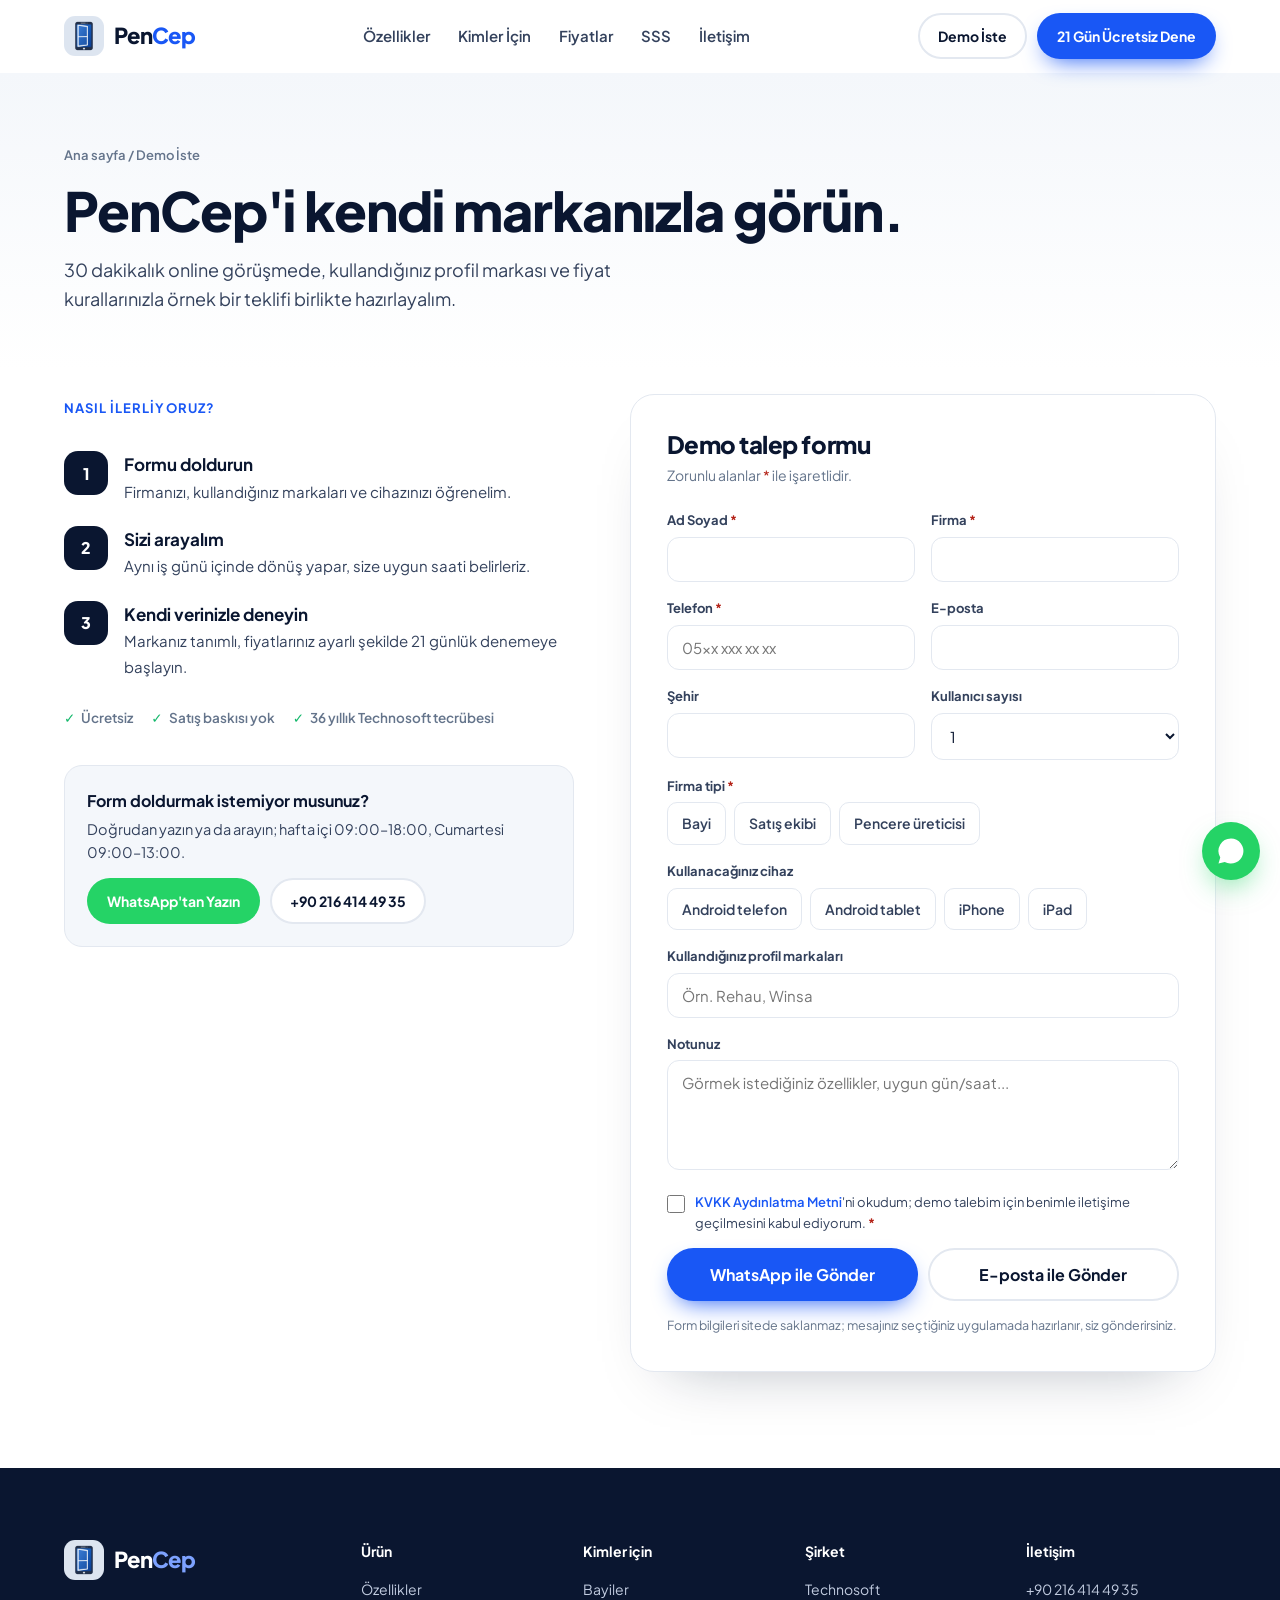
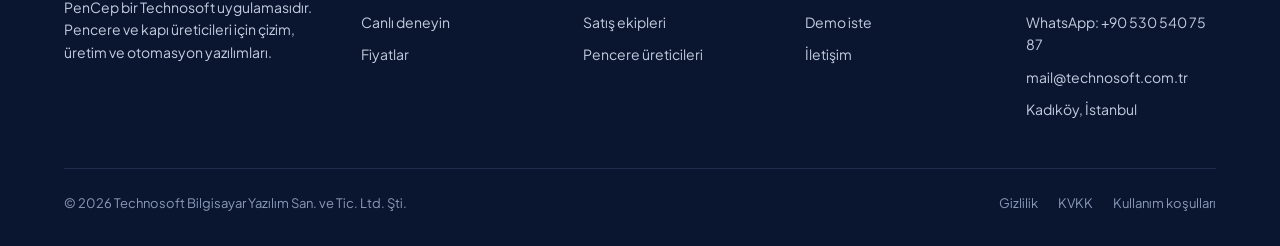
==== demo.html @ 8085b993 "PenCep tanıtım sitesi: ilk deneme sürümü Co-Authored-By: Claude Opus 5.5 <noreply@anthropic.com>" ====
<!doctype html>
<html lang="tr">
<head>
<meta charset="utf-8">
<meta name="viewport" content="width=device-width, initial-scale=1">
<title>Demo İsteyin · PenCep</title>
<meta name="description" content="PenCep'i kendi profil markanız ve fiyatlarınızla, uzmanımız eşliğinde görün. Bayi, satış ekibi ve pencere üreticileri için ücretsiz demo.">
<link rel="icon" href="img/pencep-ikon.png">
<link rel="preconnect" href="https://fonts.googleapis.com">
<link rel="preconnect" href="https://fonts.gstatic.com" crossorigin>
<link href="https://fonts.googleapis.com/css2?family=Plus+Jakarta+Sans:wght@400;500;600;700;800&display=swap" rel="stylesheet">
<link rel="stylesheet" href="assets/site.css">
<style>
.steps3{list-style:none;display:flex;flex-direction:column;gap:22px;margin-top:32px;counter-reset:s}
.steps3 li{display:grid;grid-template-columns:44px 1fr;gap:16px;align-items:start}
.steps3 li::before{counter-increment:s;content:counter(s);width:44px;height:44px;border-radius:14px;background:var(--ink);color:#fff;display:grid;place-items:center;font-weight:800}
.steps3 b{display:block;font-size:17px}
.steps3 span{color:var(--ink-2);font-size:15px}
.aside-box{margin-top:36px;border:1px solid var(--line);border-radius:var(--r);padding:22px;background:var(--bg-soft)}
.aside-box b{display:block;margin-bottom:4px}
.aside-box p{color:var(--ink-2);font-size:14.5px;margin-bottom:14px}
.aside-box .row{display:flex;flex-wrap:wrap;gap:10px}
.mini-trust{display:flex;flex-wrap:wrap;gap:8px 18px;margin-top:28px;font-size:13.5px;color:var(--muted);font-weight:600}
.mini-trust span::before{content:"✓";color:var(--ok);margin-right:6px;font-weight:800}
.send-row{display:grid;grid-template-columns:1fr 1fr;gap:10px}
@media(max-width:480px){.send-row{grid-template-columns:1fr}}
.priv{font-size:12.5px;color:var(--muted)}
</style>
</head>
<body>

<header>
  <div class="wrap nav">
    <a href="index.html" class="logo" aria-label="PenCep ana sayfa"><img src="img/pencep-ikon.png" alt=""><span>Pen<em>Cep</em></span></a>
    <nav class="nav-links" aria-label="Ana menü">
      <a href="index.html#ozellikler">Özellikler</a><a href="index.html#kimler">Kimler İçin</a><a href="index.html#fiyat">Fiyatlar</a><a href="index.html#sss">SSS</a><a href="iletisim.html">İletişim</a>
    </nav>
    <div class="nav-cta">
      <a href="demo.html" class="btn btn-ghost btn-sm" aria-current="page">Demo İste</a>
      <a href="index.html#indir" class="btn btn-primary btn-sm">21 Gün Ücretsiz Dene</a>
      <button class="burger" aria-label="Menüyü aç" aria-expanded="false"><span></span><span></span><span></span></button>
    </div>
  </div>
  <div class="mobile-menu" id="mmenu">
    <a href="index.html#ozellikler">Özellikler</a><a href="index.html#kimler">Kimler İçin</a><a href="index.html#fiyat">Fiyatlar</a><a href="index.html#sss">SSS</a><a href="iletisim.html">İletişim</a>
    <a href="index.html#indir" class="btn btn-primary">21 Gün Ücretsiz Dene</a>
  </div>
</header>

<div class="page-hero">
  <div class="wrap">
    <div class="crumbs"><a href="index.html">Ana sayfa</a> / Demo İste</div>
    <h1>PenCep'i kendi markanızla görün.</h1>
    <p class="lead">30 dakikalık online görüşmede, kullandığınız profil markası ve fiyat kurallarınızla örnek bir teklifi birlikte hazırlayalım.</p>
  </div>
</div>

<section style="padding-top:24px">
  <div class="wrap split">
    <div>
      <span class="eyebrow">Nasıl ilerliyoruz?</span>
      <ol class="steps3">
        <li><div><b>Formu doldurun</b><span>Firmanızı, kullandığınız markaları ve cihazınızı öğrenelim.</span></div></li>
        <li><div><b>Sizi arayalım</b><span>Aynı iş günü içinde dönüş yapar, size uygun saati belirleriz.</span></div></li>
        <li><div><b>Kendi verinizle deneyin</b><span>Markanız tanımlı, fiyatlarınız ayarlı şekilde 21 günlük denemeye başlayın.</span></div></li>
      </ol>
      <div class="mini-trust"><span>Ücretsiz</span><span>Satış baskısı yok</span><span>36 yıllık Technosoft tecrübesi</span></div>
      <div class="aside-box">
        <b>Form doldurmak istemiyor musunuz?</b>
        <p>Doğrudan yazın ya da arayın; hafta içi 09:00–18:00, Cumartesi 09:00–13:00.</p>
        <div class="row">
          <a class="btn btn-wa btn-sm" href="https://wa.me/905305407587?text=Merhaba%2C%20PenCep%20i%C3%A7in%20demo%20talep%20ediyorum.">WhatsApp'tan Yazın</a>
          <a class="btn btn-ghost btn-sm" href="tel:+902164144935">+90 216 414 49 35</a>
        </div>
      </div>
    </div>

    <form class="form-card" id="demoForm" novalidate>
      <h2>Demo talep formu</h2>
      <p class="sub">Zorunlu alanlar <span style="color:#B42318">*</span> ile işaretlidir.</p>
      <div class="fields">
        <div class="field"><label for="ad">Ad Soyad <span>*</span></label><input id="ad" name="Ad Soyad" required autocomplete="name"></div>
        <div class="field"><label for="firma">Firma <span>*</span></label><input id="firma" name="Firma" required autocomplete="organization"></div>
        <div class="field"><label for="tel">Telefon <span>*</span></label><input id="tel" name="Telefon" type="tel" required autocomplete="tel" placeholder="05xx xxx xx xx"></div>
        <div class="field"><label for="eposta">E-posta</label><input id="eposta" name="E-posta" type="email" autocomplete="email"></div>
        <div class="field"><label for="sehir">Şehir</label><input id="sehir" name="Şehir" autocomplete="address-level1"></div>
        <div class="field"><label for="kisi">Kullanıcı sayısı</label>
          <select id="kisi" name="Kullanıcı sayısı"><option>1</option><option>2–5</option><option>6–20</option><option>20+</option></select></div>
        <div class="field full"><label>Firma tipi <span>*</span></label>
          <div class="opts">
            <label><input type="radio" name="Firma tipi" value="Bayi" required><span>Bayi</span></label>
            <label><input type="radio" name="Firma tipi" value="Satış ekibi"><span>Satış ekibi</span></label>
            <label><input type="radio" name="Firma tipi" value="Pencere üreticisi"><span>Pencere üreticisi</span></label>
          </div></div>
        <div class="field full"><label>Kullanacağınız cihaz</label>
          <div class="opts">
            <label><input type="checkbox" name="Cihaz" value="Android telefon"><span>Android telefon</span></label>
            <label><input type="checkbox" name="Cihaz" value="Android tablet"><span>Android tablet</span></label>
            <label><input type="checkbox" name="Cihaz" value="iPhone"><span>iPhone</span></label>
            <label><input type="checkbox" name="Cihaz" value="iPad"><span>iPad</span></label>
          </div></div>
        <div class="field full"><label for="marka">Kullandığınız profil markaları</label><input id="marka" name="Markalar" placeholder="Örn. Rehau, Winsa"></div>
        <div class="field full"><label for="not">Notunuz</label><textarea id="not" name="Not" placeholder="Görmek istediğiniz özellikler, uygun gün/saat..."></textarea></div>
      </div>
      <div class="form-foot">
        <label class="check"><input type="checkbox" id="kvkk" required><span><a href="#">KVKK Aydınlatma Metni</a>'ni okudum; demo talebim için benimle iletişime geçilmesini kabul ediyorum. <b style="color:#B42318">*</b></span></label>
        <div class="send-row">
          <button type="submit" class="btn btn-primary" data-ch="wa">WhatsApp ile Gönder</button>
          <button type="submit" class="btn btn-ghost" data-ch="mail">E-posta ile Gönder</button>
        </div>
        <p class="priv">Form bilgileri sitede saklanmaz; mesajınız seçtiğiniz uygulamada hazırlanır, siz gönderirsiniz.</p>
        <div class="form-msg" id="msg">Mesajınız hazırlandı. Gönderdikten sonra en kısa sürede dönüş yapacağız.</div>
      </div>
    </form>
  </div>
</section>

<footer>
  <div class="wrap">
    <div class="fgrid">
      <div><a href="index.html" class="logo"><img src="img/pencep-ikon.png" alt=""><span>Pen<em>Cep</em></span></a><p>PenCep bir Technosoft uygulamasıdır. Pencere ve kapı üreticileri için çizim, üretim ve otomasyon yazılımları.</p></div>
      <div><h4>Ürün</h4><ul><li><a href="index.html#ozellikler">Özellikler</a></li><li><a href="index.html#dene">Canlı deneyin</a></li><li><a href="index.html#fiyat">Fiyatlar</a></li></ul></div>
      <div><h4>Kimler için</h4><ul><li><a href="index.html#kimler">Bayiler</a></li><li><a href="index.html#kimler">Satış ekipleri</a></li><li><a href="index.html#kimler">Pencere üreticileri</a></li></ul></div>
      <div><h4>Şirket</h4><ul><li><a href="https://www.technosoft.com.tr/">Technosoft</a></li><li><a href="demo.html">Demo iste</a></li><li><a href="iletisim.html">İletişim</a></li></ul></div>
      <div><h4>İletişim</h4><ul><li><a href="tel:+902164144935">+90 216 414 49 35</a></li><li><a href="https://wa.me/905305407587">WhatsApp: +90 530 540 75 87</a></li><li><a href="mailto:mail@technosoft.com.tr">mail@technosoft.com.tr</a></li><li>Kadıköy, İstanbul</li></ul></div>
    </div>
    <div class="legal"><span>© 2026 Technosoft Bilgisayar Yazılım San. ve Tic. Ltd. Şti.</span><div><a href="#">Gizlilik</a><a href="#">KVKK</a><a href="#">Kullanım koşulları</a></div></div>
  </div>
</footer>

<a class="wa-fab" href="https://wa.me/905305407587" aria-label="WhatsApp ile yazın"><svg width="30" height="30" viewBox="0 0 24 24" fill="#fff"><path d="M12 2a10 10 0 0 0-8.6 15.1L2 22l5-1.3A10 10 0 1 0 12 2z"/></svg></a>

<script src="assets/site.js"></script>
<script>
// Form: veriyi sunucuya göndermez; WhatsApp ya da e-posta mesajı hazırlar.
// Bir CRM / form servisi bağlanacaksa burası değiştirilecek.
const form=document.getElementById('demoForm');let ch='wa';
form.querySelectorAll('[data-ch]').forEach(b=>b.addEventListener('click',()=>ch=b.dataset.ch));
form.addEventListener('submit',e=>{
  e.preventDefault();
  if(!form.checkValidity()){form.reportValidity();return}
  const fd=new FormData(form),lines=['PenCep demo talebi'];
  const seen={};for(const [k,v] of fd){if(!v)continue;seen[k]=seen[k]?seen[k]+', '+v:v}
  for(const k in seen)lines.push(k+': '+seen[k]);
  const text=lines.join('\n');
  const url=ch==='wa'?'https://wa.me/905305407587?text='+encodeURIComponent(text)
    :'mailto:mail@technosoft.com.tr?subject='+encodeURIComponent('PenCep demo talebi')+'&body='+encodeURIComponent(text);
  document.getElementById('msg').classList.add('show');
  window.open(url,'_blank');
});
</script>
</body>
</html>
---- assets/site.css ----
/* PenCep – ortak stil dosyası (index, demo, iletisim) */
:root{
  --ink:#0A1630; --ink-2:#33415C; --muted:#64748B; --line:#E3E8F0;
  --bg:#FFFFFF; --bg-soft:#F4F7FB; --bg-deep:#0A1630;
  --brand:#1957F5; --brand-2:#0E3FC2; --brand-soft:#E8EFFF;
  --accent:#FF7A1A; --ok:#12B76A; --wa:#25D366;
  --ph-line:#C3CDDD;
  --r:18px; --r-sm:12px; --shadow:0 20px 50px -20px rgba(10,22,48,.25);
  --max:1200px;
}
*{box-sizing:border-box;margin:0;padding:0}
html{scroll-behavior:smooth}
body{font-family:"Plus Jakarta Sans",system-ui,sans-serif;color:var(--ink);background:var(--bg);line-height:1.6;-webkit-font-smoothing:antialiased;overflow-x:hidden}
img,svg{display:block;max-width:100%}
[hidden]{display:none!important}
a{color:inherit;text-decoration:none}
.wrap{max-width:var(--max);margin:0 auto;padding:0 24px}
@media(max-width:640px){.wrap{padding:0 16px}}
h1,h2,h3{line-height:1.12;letter-spacing:-.02em}
h2{font-size:clamp(28px,4vw,44px);font-weight:800}
h3{font-size:22px;font-weight:700}
.eyebrow{display:inline-flex;align-items:center;gap:8px;font-size:13px;font-weight:700;letter-spacing:.08em;text-transform:uppercase;color:var(--brand)}
.lead{font-size:18px;color:var(--ink-2)}
section{padding:96px 0}
@media(max-width:640px){section{padding:64px 0}}
.sec-head{max-width:740px;margin:0 auto 56px;text-align:center}
.sec-head p{margin-top:16px}

/* ---------- Butonlar ---------- */
.btn{display:inline-flex;align-items:center;justify-content:center;gap:10px;font-weight:700;font-size:16px;padding:14px 24px;border-radius:999px;border:2px solid transparent;cursor:pointer;transition:transform .15s,background .15s,box-shadow .15s,border-color .15s;white-space:nowrap;font-family:inherit}
.btn:hover{transform:translateY(-2px)}
.btn-primary{background:var(--brand);color:#fff;box-shadow:0 10px 24px -10px var(--brand)}
.btn-primary:hover{background:var(--brand-2)}
.btn-ghost{background:#fff;color:var(--ink);border-color:var(--line)}
.btn-ghost:hover{border-color:var(--ink)}
.btn-white{background:#fff;color:var(--ink)}
.btn-line-w{border-color:rgba(255,255,255,.5);color:#fff}
.btn-wa{background:var(--wa);color:#fff}
.btn-sm{padding:10px 18px;font-size:14px}
.btn-block{width:100%}
.store{display:inline-flex;align-items:center;gap:12px;background:var(--ink);color:#fff;border-radius:14px;padding:10px 18px;transition:transform .15s}
.store:hover{transform:translateY(-2px)}
.store small{display:block;font-size:11px;opacity:.75;line-height:1}
.store b{display:block;font-size:17px;line-height:1.2}
.store.soon{background:#fff;color:var(--ink);border:2px dashed #B7C3D7}

/* ---------- Duyuru + Menü ---------- */
.announce{background:var(--ink);color:#fff;font-size:14px;text-align:center;padding:10px 16px}
.announce a{color:#FFB27A;font-weight:700;margin-left:6px}
header{position:relative;z-index:50;background:rgba(255,255,255,.92);backdrop-filter:blur(12px);border-bottom:1px solid transparent;transition:border-color .2s}
header.scrolled{border-color:var(--line)}
.nav{display:flex;align-items:center;justify-content:space-between;height:72px;gap:24px}
.logo{display:flex;align-items:center;gap:10px;font-weight:800;font-size:22px;letter-spacing:-.03em}
.logo img{width:40px;height:40px;border-radius:11px}
.logo em{font-style:normal;color:var(--brand)}
.nav-links{display:flex;gap:28px;font-weight:600;font-size:15px;color:var(--ink-2)}
.nav-links a:hover,.nav-links a.active{color:var(--brand)}
.nav-cta{display:flex;gap:10px;align-items:center}
.burger{display:none;background:none;border:0;width:44px;height:44px;cursor:pointer}
.burger span{display:block;width:22px;height:2px;background:var(--ink);margin:5px auto;border-radius:2px}
.mobile-menu{display:none}
@media(max-width:960px){
  .nav-links,.nav-cta .btn-ghost{display:none}
  .burger{display:block}
  .mobile-menu.open{display:flex;flex-direction:column;gap:4px;padding:8px 16px 20px;border-top:1px solid var(--line);background:#fff}
  .mobile-menu a{padding:12px 4px;font-weight:600;border-bottom:1px solid var(--line)}
  .mobile-menu .btn{margin-top:12px;border-bottom:0}
}
@media(max-width:480px){.nav-cta .btn-primary{display:none}}

/* ---------- Görsel yer tutucular (beyaz, "Resim eklenecek") ---------- */
.ph{background:#fff;border:2px dashed var(--ph-line);border-radius:24px;display:flex;flex-direction:column;align-items:center;justify-content:center;gap:10px;text-align:center;color:var(--muted);padding:24px}
.ph svg{color:#AEB9CC}
.ph b{font-size:16px;color:var(--ink-2)}
.ph small{font-size:13px;max-width:260px}

/* ---------- Telefon çerçevesi (gerçek uygulama ekranları) ---------- */
.device{width:250px;flex:none;background:#0B0F1A;border-radius:40px;padding:9px;box-shadow:0 40px 70px -30px rgba(10,22,48,.55),inset 0 0 0 2px #2A3350;position:relative}
.device img,.device .ph{width:100%;aspect-ratio:640/1388;border-radius:31px;object-fit:cover;background:#fff}
.device .ph{border-width:0;border-radius:31px;padding:16px}
.device.sm{width:210px}
@media(max-width:640px){.device{width:200px}.device.sm{width:170px}}
.duo{display:flex;align-items:flex-end;justify-content:center}
.duo .device:nth-child(2){margin-left:-56px;margin-bottom:-36px;transform:rotate(4deg)}
.duo .device:nth-child(1){transform:rotate(-3deg);z-index:1}
.duo>:nth-child(2) .ph,.duo>.ph:nth-child(2){padding-left:64px}
.callout{position:absolute;background:#fff;border:1px solid var(--line);border-radius:14px;padding:10px 14px;box-shadow:var(--shadow);font-size:13px;font-weight:700;display:flex;align-items:center;gap:8px;z-index:3;white-space:nowrap}
.callout i{width:10px;height:10px;border-radius:50%;background:var(--accent);flex:none}
.callout.b i{background:var(--brand)}
.callout.g i{background:var(--ok)}

/* ---------- Footer ---------- */
footer{background:var(--bg-deep);color:#C2CCE0;padding:72px 0 32px;font-size:14px}
.fgrid{display:grid;grid-template-columns:1.4fr repeat(4,1fr);gap:32px}
@media(max-width:900px){.fgrid{grid-template-columns:1fr 1fr}}
@media(max-width:480px){.fgrid{grid-template-columns:1fr}}
footer h4{color:#fff;font-size:14px;margin-bottom:16px}
footer ul{list-style:none;display:flex;flex-direction:column;gap:10px}
footer a:hover{color:#fff}
footer .logo{color:#fff;margin-bottom:16px}
footer .logo em{color:#7DA2FF}
.legal{border-top:1px solid #1F2D4D;margin-top:48px;padding-top:24px;display:flex;justify-content:space-between;flex-wrap:wrap;gap:12px;font-size:13px;color:#8A99B8}
.legal div{display:flex;gap:20px;flex-wrap:wrap}
.wa-fab{position:fixed;right:20px;bottom:20px;width:58px;height:58px;border-radius:50%;background:var(--wa);display:grid;place-items:center;box-shadow:0 12px 28px -8px rgba(37,211,102,.6);z-index:60;transition:transform .15s}
.wa-fab:hover{transform:scale(1.08)}

/* ---------- Alt sayfalar (Demo, İletişim) ---------- */
.page-hero{padding:72px 0 56px;background:linear-gradient(180deg,var(--bg-soft),#fff)}
.page-hero h1{font-size:clamp(34px,4.6vw,54px);font-weight:800;margin:14px 0 16px}
.page-hero .lead{max-width:640px}
.crumbs{font-size:13px;color:var(--muted);font-weight:600}
.crumbs a:hover{color:var(--brand)}
.split{display:grid;grid-template-columns:1fr 1.15fr;gap:56px;align-items:start}
@media(max-width:960px){.split{grid-template-columns:1fr;gap:40px}}
.form-card{background:#fff;border:1px solid var(--line);border-radius:24px;padding:36px;box-shadow:0 30px 60px -40px rgba(10,22,48,.35)}
@media(max-width:640px){.form-card{padding:22px}}
.form-card h2{font-size:24px;margin-bottom:6px}
.form-card .sub{color:var(--muted);font-size:14px;margin-bottom:24px}
.fields{display:grid;grid-template-columns:1fr 1fr;gap:16px 16px}
@media(max-width:560px){.fields{grid-template-columns:1fr}}
.field{display:flex;flex-direction:column;gap:6px}
.field.full{grid-column:1/-1}
.field label{font-size:13px;font-weight:700;color:var(--ink-2)}
.field>label>span{color:#B42318}
.field input,.field select,.field textarea{font-family:inherit;font-size:15px;color:var(--ink);background:#fff;border:1.5px solid var(--line);border-radius:12px;padding:12px 14px;transition:border-color .15s,box-shadow .15s;width:100%}
.field textarea{resize:vertical;min-height:110px}
.field input:focus,.field select:focus,.field textarea:focus{outline:0;border-color:var(--brand);box-shadow:0 0 0 4px var(--brand-soft)}
.opts{display:flex;flex-wrap:wrap;gap:8px}
.opts label{cursor:pointer}
.opts input{position:absolute;opacity:0;pointer-events:none}
.opts span{display:inline-block;font-size:14px;font-weight:600;padding:9px 14px;border:1.5px solid var(--line);border-radius:10px;color:var(--ink-2);transition:.15s}
.opts input:checked+span{border-color:var(--brand);background:var(--brand-soft);color:var(--brand)}
.opts input:focus-visible+span{box-shadow:0 0 0 4px var(--brand-soft)}
.check{display:flex;gap:10px;align-items:flex-start;font-size:13px;color:var(--ink-2)}
.check input{margin-top:3px;width:18px;height:18px;accent-color:var(--brand);flex:none}
.check a{color:var(--brand);font-weight:600}
.form-foot{display:flex;flex-direction:column;gap:14px;margin-top:22px}
.form-msg{display:none;background:#E6F8EF;color:#067647;border-radius:12px;padding:14px 16px;font-size:14px;font-weight:600}
.form-msg.show{display:block}
.info-list{list-style:none;display:flex;flex-direction:column;gap:14px;margin-top:28px}
.info-list li{display:flex;gap:14px;align-items:flex-start}
.info-list .ic{width:40px;height:40px;border-radius:12px;background:var(--brand-soft);color:var(--brand);display:grid;place-items:center;flex:none}
.info-list b{display:block}
.info-list span{color:var(--ink-2);font-size:15px}
.cards4{display:grid;grid-template-columns:repeat(4,1fr);gap:16px}
@media(max-width:960px){.cards4{grid-template-columns:repeat(2,1fr)}}
@media(max-width:480px){.cards4{grid-template-columns:1fr}}
.ccard{background:#fff;border:1px solid var(--line);border-radius:var(--r);padding:24px;display:flex;flex-direction:column;gap:6px;transition:.2s}
.ccard:hover{border-color:var(--brand);box-shadow:var(--shadow)}
.ccard .ic{width:44px;height:44px;border-radius:12px;background:var(--brand-soft);color:var(--brand);display:grid;place-items:center;margin-bottom:10px}
.ccard small{color:var(--muted);font-weight:600;font-size:12px;letter-spacing:.06em;text-transform:uppercase}
.ccard b{font-size:17px}
.ccard span{color:var(--ink-2);font-size:14px}
.ccard .go{margin-top:auto;padding-top:10px;font-weight:700;color:var(--brand);font-size:14px}

/* ---------- İndirme penceresi (21 gün ücretsiz dene) ---------- */
.dl-overlay{position:fixed;inset:0;z-index:100;background:rgba(10,22,48,.55);backdrop-filter:blur(8px);-webkit-backdrop-filter:blur(8px);display:grid;place-items:center;padding:16px;opacity:0;visibility:hidden;transition:opacity .25s,visibility .25s}
.dl-overlay.open{opacity:1;visibility:visible}
.dl-card{position:relative;width:100%;max-width:520px;max-height:calc(100vh - 32px);overflow:auto;background:#fff;border-radius:28px;box-shadow:0 40px 100px -30px rgba(10,22,48,.6);transform:translateY(16px) scale(.97);transition:transform .3s cubic-bezier(.2,.8,.2,1)}
.dl-overlay.open .dl-card{transform:none}
.dl-top{position:relative;padding:40px 32px 28px;text-align:center;background:radial-gradient(420px 220px at 50% 0,#E3ECFF,transparent 70%),radial-gradient(300px 200px at 100% 100%,#FFF1E6,transparent 70%);border-radius:28px 28px 0 0}
.dl-icon{width:84px;height:84px;border-radius:22px;margin:0 auto 18px;box-shadow:0 18px 36px -16px rgba(25,87,245,.6)}
.dl-badge{display:inline-flex;align-items:center;gap:6px;background:#FFF0E5;color:#B54708;font-size:12.5px;font-weight:800;padding:5px 12px;border-radius:999px;letter-spacing:.02em}
.dl-top h2{font-size:clamp(24px,4vw,30px);margin:14px 0 8px}
.dl-top p{color:var(--ink-2);font-size:15.5px;max-width:380px;margin:0 auto}
.dl-close{position:absolute;top:14px;right:14px;width:40px;height:40px;border-radius:50%;border:0;background:rgba(255,255,255,.85);display:grid;place-items:center;cursor:pointer;color:var(--ink);transition:background .15s}
.dl-close:hover{background:var(--bg-soft)}
.dl-body{padding:8px 32px 32px}
@media(max-width:480px){.dl-top{padding:36px 20px 22px}.dl-body{padding:6px 20px 24px}}
.dl-stores{display:grid;grid-template-columns:1fr 1fr;gap:12px}
@media(max-width:420px){.dl-stores{grid-template-columns:1fr}}
.dl-store{position:relative;display:flex;align-items:center;gap:12px;background:var(--ink);color:#fff;border-radius:16px;padding:14px 16px;border:2px solid var(--ink);transition:transform .15s,box-shadow .15s;cursor:pointer;font-family:inherit;text-align:left;width:100%}
.dl-store:hover{transform:translateY(-2px);box-shadow:0 14px 28px -14px rgba(10,22,48,.6)}
.dl-store small{display:block;font-size:11px;opacity:.75;line-height:1.1;letter-spacing:.04em}
.dl-store b{display:block;font-size:19px;line-height:1.2}
.dl-store.ios{background:#fff;color:var(--ink);border:2px dashed #B7C3D7}
.dl-store .soon{position:absolute;top:-10px;right:12px;background:var(--accent);color:#fff;font-size:11px;font-weight:800;padding:3px 9px;border-radius:999px}
.dl-ios-msg{display:none;margin-top:12px;background:var(--bg-soft);border-radius:14px;padding:12px 14px;font-size:14px;color:var(--ink-2)}
.dl-ios-msg.show{display:block}
.dl-ios-msg a{color:var(--brand);font-weight:700}
.dl-list{list-style:none;display:grid;grid-template-columns:repeat(3,1fr);gap:8px;margin:22px 0 18px}
@media(max-width:480px){.dl-list{grid-template-columns:1fr}}
.dl-list li{background:var(--bg-soft);border-radius:12px;padding:10px 12px;font-size:13px;font-weight:600;color:var(--ink-2);display:flex;gap:8px;align-items:center}
.dl-list li::before{content:"✓";color:var(--ok);font-weight:800}
.dl-help{display:flex;justify-content:space-between;align-items:center;gap:12px;flex-wrap:wrap;border-top:1px solid var(--line);padding-top:16px;font-size:14px;color:var(--muted)}
.dl-help a{font-weight:700;color:#128C4A;display:inline-flex;align-items:center;gap:6px}
body.dl-lock{overflow:hidden}

/* ---------- WhatsApp çevrim içi mesajı (hafta içi 09–18) ---------- */
.wa-bubble{position:fixed;right:88px;bottom:26px;z-index:60;background:#fff;border:1px solid var(--line);border-radius:16px 16px 4px 16px;box-shadow:var(--shadow);padding:10px 34px 10px 14px;font-size:13.5px;color:var(--ink-2);max-width:250px;line-height:1.4;animation:waIn .4s ease-out}
.wa-bubble b{color:var(--ink)}
.wa-bubble .on{display:inline-block;width:8px;height:8px;border-radius:50%;background:var(--ok);margin-right:6px;box-shadow:0 0 0 3px rgba(18,183,106,.18)}
.wa-bubble button{position:absolute;top:6px;right:6px;width:24px;height:24px;border:0;background:none;color:var(--muted);cursor:pointer;font-size:16px;line-height:1}
@keyframes waIn{from{opacity:0;transform:translateY(8px)}to{opacity:1;transform:none}}
.qb-online{display:none}
@media(max-width:760px){
  .wa-bubble{display:none}
  .qb-online{display:flex;align-items:center;gap:6px;position:absolute;left:12px;right:12px;top:-30px;justify-content:center;font-size:12.5px;font-weight:600;color:var(--ink-2)}
  .qb-online span{background:#fff;border:1px solid var(--line);border-radius:999px;padding:4px 12px;box-shadow:0 6px 16px -10px rgba(10,22,48,.4)}
  .qb-online i{display:inline-block;width:7px;height:7px;border-radius:50%;background:var(--ok);margin-right:6px}
}
.dl-online{display:block;font-size:12.5px;color:var(--ok);font-weight:700;margin-top:2px}

/* ---------- Görünme animasyonu ---------- */
.rv{opacity:0;transform:translateY(24px);transition:opacity .7s ease,transform .7s ease}
.rv.in{opacity:1;transform:none}
@media(prefers-reduced-motion:reduce){*{animation:none!important;transition:none!important}.rv{opacity:1;transform:none}}
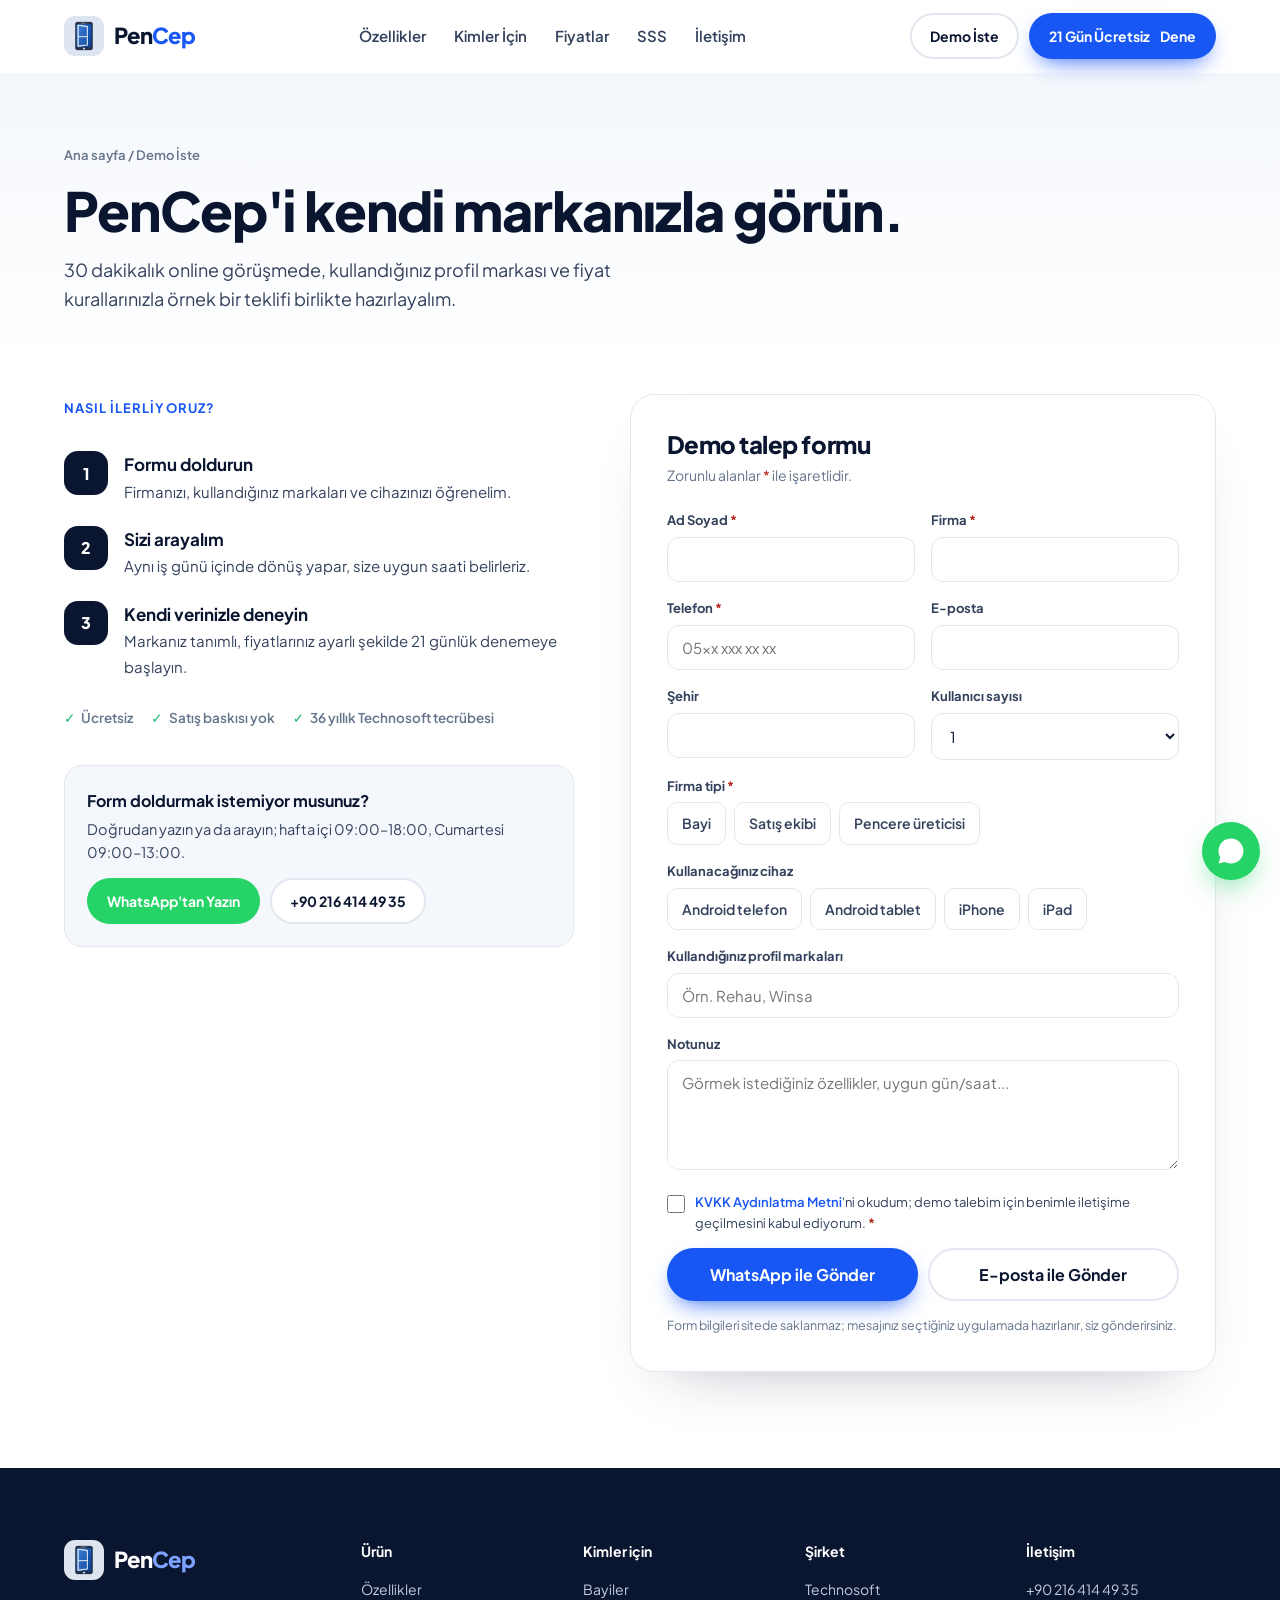
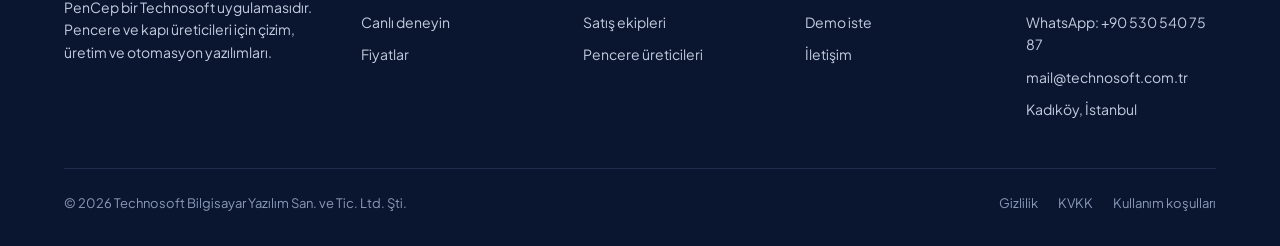
==== commit b70ebaf7: "Mobil alt çubuk: WhatsApp, Demo İste, 21 Gün Ücretsiz; üst menüde mobil deneme butonu Co-Authored-By" ====
--- a/demo.html
+++ b/demo.html
@@ -37,7 +37,7 @@
     </nav>
     <div class="nav-cta">
       <a href="demo.html" class="btn btn-ghost btn-sm" aria-current="page">Demo İste</a>
-      <a href="index.html#indir" class="btn btn-primary btn-sm">21 Gün Ücretsiz Dene</a>
+      <a href="index.html#indir" class="btn btn-primary btn-sm">21 Gün Ücretsiz<span class="hide-s"> Dene</span></a>
       <button class="burger" aria-label="Menüyü aç" aria-expanded="false"><span></span><span></span><span></span></button>
     </div>
   </div>
--- a/assets/site.css
+++ b/assets/site.css
@@ -66,7 +66,22 @@
   .mobile-menu a{padding:12px 4px;font-weight:600;border-bottom:1px solid var(--line)}
   .mobile-menu .btn{margin-top:12px;border-bottom:0}
 }
-@media(max-width:480px){.nav-cta .btn-primary{display:none}}
+@media(max-width:480px){.nav-cta .btn-primary{padding:9px 14px;font-size:13.5px}.hide-s{display:none}}
+
+/* ---------- Mobil alt çubuk: WhatsApp · Demo İste · 21 Gün Ücretsiz ---------- */
+.quickbar{display:none}
+@media(max-width:760px){
+  .wa-fab{display:none!important}
+  .quickbar{display:flex;gap:8px;position:fixed;left:0;right:0;bottom:0;z-index:70;padding:10px 10px calc(10px + env(safe-area-inset-bottom));background:rgba(255,255,255,.96);backdrop-filter:blur(10px);-webkit-backdrop-filter:blur(10px);border-top:1px solid var(--line);box-shadow:0 -10px 30px -18px rgba(10,22,48,.35);transform:translateY(110%);transition:transform .3s}
+  .quickbar.show{transform:none}
+  .quickbar:not(.show) .qb-online{opacity:0}
+  .quickbar a{display:flex;align-items:center;justify-content:center;gap:6px;font-weight:700;font-size:14.5px;height:50px;border-radius:14px;white-space:nowrap;min-width:0}
+  .quickbar .qb-wa{flex:0 0 50px;background:var(--wa)}
+  .quickbar .qb-demo{flex:1;background:var(--ink);color:#fff}
+  .quickbar .qb-try{flex:1.25;background:var(--brand);color:#fff;box-shadow:0 8px 18px -10px var(--brand)}
+  body{padding-bottom:78px}
+}
+@media(max-width:360px){.quickbar a{font-size:13.5px}.quickbar .qb-demo svg{display:none}}
 
 /* ---------- Görsel yer tutucular (beyaz, "Resim eklenecek") ---------- */
 .ph{background:#fff;border:2px dashed var(--ph-line);border-radius:24px;display:flex;flex-direction:column;align-items:center;justify-content:center;gap:10px;text-align:center;color:var(--muted);padding:24px}
